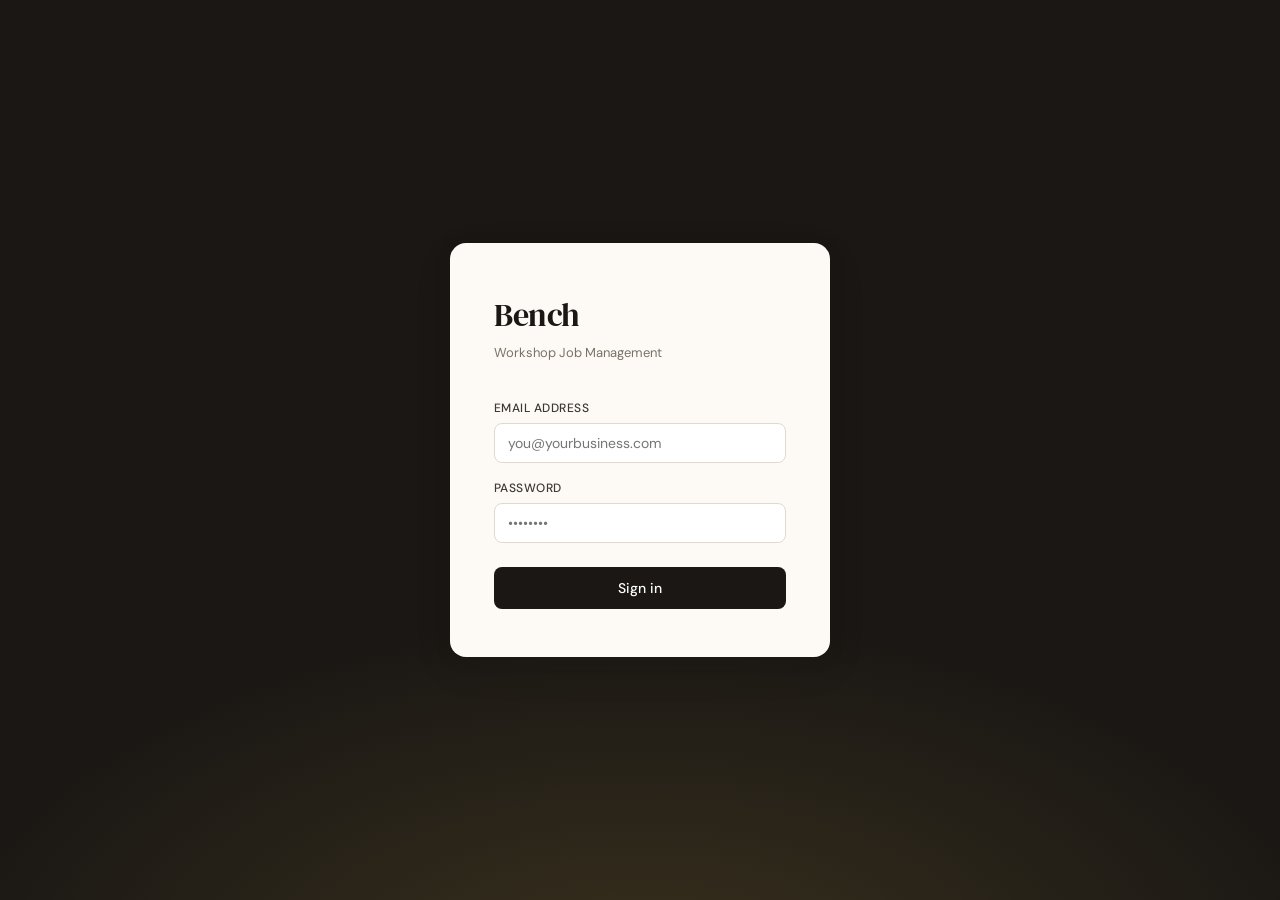
==== index.html @ c723adf9 "Add files via upload" ====
<!DOCTYPE html>
<html lang="en">
<head>
  <meta charset="UTF-8" />
  <meta name="viewport" content="width=device-width, initial-scale=1.0" />
  <title>Bench — Workshop Job Management</title>
  <link rel="stylesheet" href="style.css" />

  <!--
    Supabase JS client (loaded before app.js so it's available globally).
    We use the CDN UMD build — no build step required for deployment.
  -->
  <script src="https://cdn.jsdelivr.net/npm/@supabase/supabase-js@2/dist/umd/supabase.js"></script>

  <!--
    Environment config injected by Vercel at runtime via _redirects / edge config,
    OR served as a tiny generated script. In local dev, create a config.js file:

      window.__BENCH_CONFIG__ = {
        supabaseUrl:     "https://xxxx.supabase.co",
        supabaseAnonKey: "eyJ..."
      };

    In Vercel: set SUPABASE_URL and SUPABASE_ANON_KEY as Environment Variables.
    Vercel will replace the tokens below when serving this file via the
    @vercel/static-config edge function (see vercel.json).

    NEVER hard-code credentials here.
  -->
  <script>
    window.__BENCH_CONFIG__ = {
      supabaseUrl:     "%SUPABASE_URL%",
      supabaseAnonKey: "%SUPABASE_ANON_KEY%"
    };
  </script>
</head>
<body>

<!-- ═══════════════════════════════════════════════════════════
     LOGIN SCREEN
════════════════════════════════════════════════════════════ -->
<div id="login-screen" class="screen">
  <div class="login-card">
    <div class="login-logo">Bench</div>
    <div class="login-tagline">Workshop Job Management</div>

    <div class="field">
      <label for="login-email">Email address</label>
      <input type="email" id="login-email" placeholder="you@yourbusiness.com" autocomplete="email" />
    </div>
    <div class="field">
      <label for="login-pass">Password</label>
      <input type="password" id="login-pass" placeholder="••••••••" autocomplete="current-password" />
    </div>

    <div id="login-error" class="error-msg"></div>

    <button id="login-btn" class="btn btn-primary" style="margin-top:8px;">Sign in</button>
  </div>
</div>


<!-- ═══════════════════════════════════════════════════════════
     APP SCREEN
════════════════════════════════════════════════════════════ -->
<div id="app-screen" class="screen">

  <!-- TOP BAR -->
  <header class="topbar">
    <div class="topbar-logo">Bench<span>.</span></div>

    <nav class="topbar-nav" role="navigation" aria-label="Main navigation">
      <button class="nav-btn active" data-page="jobs">Jobs</button>
      <button class="nav-btn" data-page="bulk" id="bulk-nav-btn" hidden>Bulk Update</button>
      <button class="nav-btn" data-page="admin" id="admin-nav-btn" hidden>Admin</button>
    </nav>

    <div class="topbar-user">
      <div class="user-badge" id="topbar-initials"></div>
      <span class="user-name" id="topbar-username"></span>
      <button class="topbar-action-btn" id="appearance-btn" title="Appearance">⚙ Appearance</button>
      <button class="topbar-action-btn" id="logout-btn">Sign out</button>
    </div>
  </header>

  <!-- MAIN CONTENT -->
  <main class="main-content">

    <!-- ─── JOBS PAGE ─────────────────────────────────────── -->
    <section id="page-jobs" class="page active">

      <div class="page-header">
        <div>
          <div class="page-title">Jobs</div>
          <div class="page-sub" id="jobs-count"></div>
        </div>
        <div class="flex gap-8 items-center">
          <button id="export-csv-btn" class="btn btn-secondary btn-sm">Export CSV</button>
          <button id="new-job-btn" class="btn btn-gold">+ New Job</button>
        </div>
      </div>

      <!-- Open / Closed toggle -->
      <div class="flex items-center gap-8" style="margin-bottom:16px;">
        <div class="open-closed-toggle" role="group" aria-label="Show open or closed jobs">
          <button class="oc-btn active active-open" id="oc-open" data-oc-filter="open">Open</button>
          <button class="oc-btn" id="oc-all"    data-oc-filter="all">All</button>
          <button class="oc-btn" id="oc-closed" data-oc-filter="closed">Closed</button>
        </div>
      </div>

      <!-- Saved view chips -->
      <div class="filter-row-2">
        <div id="saved-filter-chips" class="flex gap-8 items-center" style="flex-wrap:wrap;"></div>
        <button id="save-filter-btn" class="save-filter-btn">+ Save view</button>
      </div>

      <!-- Filters -->
      <div class="filter-bar">
        <input type="search" id="filter-search" placeholder="Search jobs…" aria-label="Search jobs" />
        <select id="filter-status"   aria-label="Filter by status"></select>
        <select id="filter-location" aria-label="Filter by location"></select>
        <select id="filter-type"     aria-label="Filter by type"></select>
        <select id="filter-staff"    aria-label="Filter by staff member"></select>
      </div>

      <!-- Sort & Group -->
      <div class="sort-group-bar">
        <label>Sort</label>
        <select id="sort-field" aria-label="Sort by">
          <option value="created">Date created</option>
          <option value="due">Due date</option>
          <option value="client">Client name</option>
          <option value="status">Status</option>
          <option value="location">Location</option>
          <option value="staff">Staff</option>
          <option value="type">Type</option>
          <option value="num">Job number</option>
        </select>
        <button id="sort-dir-btn" class="sort-dir-btn" title="Toggle sort direction">↓</button>
        <div class="divider-vert"></div>
        <label>Group</label>
        <select id="group-field" aria-label="Group by">
          <option value="">No grouping</option>
          <option value="status">Status</option>
          <option value="location">Location</option>
          <option value="staff">Staff member</option>
          <option value="type">Type</option>
          <option value="due_week">Due week</option>
          <option value="due_month">Due month</option>
        </select>
      </div>

      <!-- Jobs table -->
      <div class="jobs-table-wrap">
        <table>
          <thead>
            <tr>
              <th>Job #</th>
              <th>Client</th>
              <th>Reference</th>
              <th>Type</th>
              <th>Status</th>
              <th>Location</th>
              <th>Staff</th>
              <th>Due</th>
            </tr>
          </thead>
          <tbody id="jobs-tbody">
            <tr class="loading-row">
              <td colspan="8"><div class="spinner"></div> Loading jobs…</td>
            </tr>
          </tbody>
        </table>
      </div>

      <!-- Pagination bar -->
      <div class="pagination-wrap">
        <div class="pagination-left">
          <label for="page-size-select" class="page-size-label">Rows per page</label>
          <select id="page-size-select" class="page-size-select" aria-label="Rows per page">
            <option value="20">20</option>
            <option value="25" selected>25</option>
            <option value="50">50</option>
            <option value="100">100</option>
          </select>
        </div>
        <div id="pagination-bar" class="pagination-bar" role="navigation" aria-label="Job list pagination"></div>
      </div>

    </section><!-- /page-jobs -->


    <!-- ─── BULK UPDATE PAGE ──────────────────────────────── -->
    <section id="page-bulk" class="page">
      <div class="page-header">
        <div>
          <div class="page-title">Bulk Update</div>
          <div class="page-sub">Select multiple jobs and apply changes in one action</div>
        </div>
      </div>

      <div class="admin-grid">

        <!-- Search & select -->
        <div class="admin-card">
          <div class="admin-card-header">
            <div>
              <div class="admin-card-title">Find jobs</div>
              <div class="admin-card-sub">Search by job number, client, or status</div>
            </div>
          </div>
          <div style="padding:12px 16px;">
            <input type="search" id="bulk-search" placeholder="Search…"
              style="width:100%;padding:8px 12px;border:1.5px solid var(--border);border-radius:var(--radius);font-family:inherit;font-size:13px;outline:none;"
              aria-label="Search jobs for bulk selection" />
          </div>
          <div id="bulk-search-results"></div>
        </div>

        <!-- Selected & apply -->
        <div>
          <div class="admin-card" style="margin-bottom:16px;">
            <div class="admin-card-header">
              <div>
                <div class="admin-card-title">Selected</div>
                <div class="admin-card-sub" id="bulk-count">0 selected</div>
              </div>
            </div>
            <div id="bulk-selected-list">
              <div style="padding:14px 16px;font-size:13px;color:var(--ink-faint);">No jobs selected</div>
            </div>
          </div>

          <div class="admin-card">
            <div class="admin-card-header">
              <div class="admin-card-title">Apply changes</div>
            </div>
            <div style="padding:16px 20px;">
              <div class="field">
                <label for="bulk-status">Status</label>
                <select id="bulk-status"></select>
              </div>
              <div class="field">
                <label for="bulk-location">Location</label>
                <select id="bulk-location"></select>
              </div>
              <div class="field">
                <label for="bulk-staff">Staff member</label>
                <select id="bulk-staff"></select>
              </div>
              <div class="field">
                <label for="bulk-due">Due date</label>
                <input type="date" id="bulk-due" />
              </div>
              <div class="field">
                <label for="bulk-comment">Add comment to all selected jobs</label>
                <textarea id="bulk-comment" placeholder="Optional note…" rows="3"></textarea>
              </div>
              <div id="bulk-error" style="display:none;color:var(--danger);font-size:13px;margin-bottom:12px;"></div>
              <div id="bulk-success-card" style="display:none;background:var(--surface-2);border-radius:var(--radius);padding:12px 14px;font-size:13px;color:var(--success);margin-bottom:12px;border:1px solid var(--border);">
                <strong>✓</strong> <span id="bulk-success-body"></span>
              </div>
              <button id="apply-bulk-btn" class="btn btn-gold" style="width:100%;">Apply to selected jobs</button>
            </div>
          </div>
        </div>

      </div>
    </section><!-- /page-bulk -->


    <!-- ─── ADMIN PAGE ────────────────────────────────────── -->
    <section id="page-admin" class="page">
      <div class="page-header">
        <div>
          <div class="page-title">Admin</div>
          <div class="page-sub">Manage dropdown lists, users, and API tokens</div>
        </div>
      </div>

      <div class="admin-grid">

        <!-- Statuses -->
        <div class="admin-card">
          <div class="admin-card-header">
            <div>
              <div class="admin-card-title">Job Statuses</div>
              <div class="admin-card-sub">Mark each as open or closed</div>
            </div>
          </div>
          <div id="admin-statuses"></div>
          <div class="admin-add">
            <input type="text" id="new-status-input" placeholder="New status…" aria-label="New status name" />
            <button id="add-status-btn" class="btn btn-secondary btn-sm">Add</button>
          </div>
        </div>

        <!-- Locations -->
        <div class="admin-card">
          <div class="admin-card-header">
            <div class="admin-card-title">Locations</div>
          </div>
          <div class="admin-list" id="admin-locations"></div>
          <div class="admin-add">
            <input type="text" id="new-location-input" placeholder="New location…" aria-label="New location name" />
            <button id="add-location-btn" class="btn btn-secondary btn-sm">Add</button>
          </div>
        </div>

        <!-- Job Types -->
        <div class="admin-card">
          <div class="admin-card-header">
            <div class="admin-card-title">Job Types</div>
          </div>
          <div class="admin-list" id="admin-types"></div>
          <div class="admin-add">
            <input type="text" id="new-type-input" placeholder="New type…" aria-label="New job type" />
            <button id="add-type-btn" class="btn btn-secondary btn-sm">Add</button>
          </div>
        </div>

        <!-- Staff -->
        <div class="admin-card">
          <div class="admin-card-header">
            <div class="admin-card-title">Staff Members</div>
          </div>
          <div class="admin-list" id="admin-staff"></div>
          <div class="admin-add">
            <input type="text" id="new-staff-input" placeholder="New staff member…" aria-label="New staff member name" />
            <button id="add-staff-btn" class="btn btn-secondary btn-sm">Add</button>
          </div>
        </div>

      </div><!-- /admin-grid -->

      <!-- Users -->
      <div style="margin-top:28px;">
        <div class="page-header" style="margin-bottom:12px;">
          <div>
            <div class="page-title" style="font-size:18px;">Users</div>
            <div class="page-sub">Staff who have access to Bench</div>
          </div>
          <button id="invite-user-btn" class="btn btn-gold btn-sm">+ Invite user</button>
        </div>
        <div class="users-table-wrap">
          <table>
            <thead>
              <tr>
                <th>Name</th>
                <th>Role</th>
                <th></th>
              </tr>
            </thead>
            <tbody id="users-tbody"></tbody>
          </table>
        </div>
      </div>

      <!-- API Tokens -->
      <div style="margin-top:28px;">
        <div class="page-header" style="margin-bottom:12px;">
          <div>
            <div class="page-title" style="font-size:18px;">API Tokens</div>
            <div class="page-sub">For integrations with external systems (e.g. Lightspeed POS)</div>
          </div>
          <button id="generate-token-btn" class="btn btn-secondary btn-sm">+ Generate token</button>
          <!-- generate-token-btn opens openGenerateTokenModal() — no prompt() used -->
        </div>
        <div class="admin-card">
          <div id="api-tokens-list"></div>
        </div>
      </div>

    </section><!-- /page-admin -->

  </main><!-- /main-content -->
</div><!-- /app-screen -->


<!-- ═══════════════════════════════════════════════════════════
     MODALS
════════════════════════════════════════════════════════════ -->

<!-- JOB DETAIL MODAL -->
<div id="job-modal" class="modal-overlay" role="dialog" aria-modal="true" aria-labelledby="modal-client-name">
  <div class="modal">
    <div class="modal-header">
      <div>
        <div class="modal-job-num" id="detail-job-num"></div>
        <div class="modal-title" id="detail-client-name"></div>
        <div style="font-size:13px;color:var(--ink-soft);margin-top:3px;" id="detail-client-contact"></div>
      </div>
      <button id="close-job-modal-btn" class="modal-close" aria-label="Close job detail">×</button>
    </div>

    <div class="modal-body">

      <!-- Detail grid -->
      <div class="detail-grid">
        <div>
          <div class="detail-label">Status</div>
          <select id="detail-status" class="detail-select" aria-label="Job status"></select>
        </div>
        <div>
          <div class="detail-label">Location</div>
          <select id="detail-location" class="detail-select" aria-label="Job location"></select>
        </div>
        <div>
          <div class="detail-label">Type</div>
          <select id="detail-type" class="detail-select" aria-label="Job type"></select>
        </div>
        <div>
          <div class="detail-label">Staff member</div>
          <select id="detail-staff" class="detail-select" aria-label="Assigned staff member"></select>
        </div>
        <div>
          <div class="detail-label">Due date</div>
          <input type="date" id="detail-due" class="detail-select" aria-label="Due date" />
        </div>
        <div>
          <div class="detail-label">External reference</div>
          <input type="text" id="detail-reference" class="detail-select" placeholder="e.g. Lightspeed #" aria-label="External reference" />
        </div>
        <div>
          <div class="detail-label">Created</div>
          <div class="detail-value" id="detail-created"></div>
        </div>
      </div>

      <!-- Description -->
      <div class="detail-label" style="margin-bottom:8px;">Description</div>
      <div class="desc-block" id="detail-desc"></div>

      <!-- Photos -->
      <div class="photos-section">
        <div class="photos-label">Intake photos</div>
        <div class="photos-grid" id="detail-photos"></div>
      </div>

      <!-- Comments -->
      <div class="comments-title">Activity &amp; comments</div>
      <div id="detail-comments"></div>

      <!-- Add comment -->
      <div class="add-comment" style="margin-top:12px;">
        <textarea id="new-comment-text" placeholder="Add a comment or update…" rows="2" aria-label="New comment"></textarea>
        <div class="attach-preview" id="new-comment-attach-preview"></div>
        <div class="add-comment-footer">
          <label class="attach-btn" title="Attach photo">
            📷 Attach photo
            <input type="file" id="comment-attach-input" accept="image/*" multiple style="display:none;" aria-label="Attach photo to comment" />
          </label>
          <button class="btn btn-secondary btn-sm">Post comment</button>
        </div>
      </div>

    </div><!-- /modal-body -->
  </div><!-- /modal -->
</div><!-- /job-modal -->


<!-- NEW JOB MODAL -->
<div id="new-job-modal" class="modal-overlay" role="dialog" aria-modal="true" aria-labelledby="new-job-title">
  <div class="modal">
    <div class="modal-header">
      <div class="modal-title" id="new-job-title">New Job</div>
      <button id="cancel-new-job-btn" class="modal-close" aria-label="Cancel new job">×</button>
    </div>
    <div class="modal-body">
      <div class="detail-grid">
        <div class="field">
          <label for="nj-client-name">Client name <span style="color:var(--danger)">*</span></label>
          <input type="text" id="nj-client-name" placeholder="Full name or business" autocomplete="off" />
        </div>
        <div class="field">
          <label for="nj-client-contact">Contact (phone / email)</label>
          <input type="text" id="nj-client-contact" placeholder="Optional" />
        </div>
        <div class="field">
          <label for="nj-type">Job type <span style="color:var(--danger)">*</span></label>
          <select id="nj-type"></select>
        </div>
        <div class="field">
          <label for="nj-status">Initial status <span style="color:var(--danger)">*</span></label>
          <select id="nj-status"></select>
        </div>
        <div class="field">
          <label for="nj-location">Location <span style="color:var(--danger)">*</span></label>
          <select id="nj-location"></select>
        </div>
        <div class="field">
          <label for="nj-staff">Assigned staff</label>
          <select id="nj-staff"></select>
        </div>
        <div class="field">
          <label for="nj-due">Due date</label>
          <input type="date" id="nj-due" />
        </div>
        <div class="field">
          <label for="nj-reference">External reference</label>
          <input type="text" id="nj-reference" placeholder="e.g. Lightspeed invoice #" />
        </div>
      </div>
      <div class="field">
        <label for="nj-desc">Job description <span style="color:var(--danger)">*</span></label>
        <textarea id="nj-desc" rows="4" placeholder="Describe the work required, materials, special notes…"></textarea>
      </div>
      <div class="field">
        <label for="nj-photos">Intake photos</label>
        <input type="file" id="nj-photos" accept="image/*" multiple aria-label="Attach intake photos" />
        <div class="photos-grid mt-8" id="nj-photo-preview"></div>
      </div>
    </div>
    <div class="modal-footer">
      <button id="cancel-new-job-btn-2" class="btn btn-secondary" onclick="document.getElementById('cancel-new-job-btn').click()">Cancel</button>
      <button id="create-job-btn" class="btn btn-gold">Create job</button>
    </div>
  </div>
</div>


<!-- INVITE USER MODAL -->
<div id="new-user-modal" class="modal-overlay" role="dialog" aria-modal="true" aria-labelledby="invite-user-title">
  <div class="modal" style="max-width:420px;">
    <div class="modal-header">
      <div class="modal-title" id="invite-user-title">Invite User</div>
      <button id="cancel-invite-btn-x" class="modal-close" aria-label="Cancel invite">×</button>
    </div>
    <div class="modal-body">
      <p style="font-size:13px;color:var(--ink-soft);margin-bottom:20px;">
        The user will receive an email invitation with a link to set their password.
      </p>
      <div class="field">
        <label for="nu-name">Full name <span style="color:var(--danger)">*</span></label>
        <input type="text" id="nu-name" placeholder="Jane Smith" autocomplete="off" />
      </div>
      <div class="field">
        <label for="nu-email">Email address <span style="color:var(--danger)">*</span></label>
        <input type="email" id="nu-email" placeholder="jane@yourbusiness.com" autocomplete="off" />
      </div>
      <div class="field">
        <label for="nu-role">Role</label>
        <select id="nu-role">
          <option value="staff">Staff</option>
          <option value="admin">Admin</option>
        </select>
      </div>
      <div id="nu-error" class="error-msg"></div>
    </div>
    <div class="modal-footer">
      <button id="cancel-invite-btn" class="btn btn-secondary">Cancel</button>
      <button id="confirm-invite-btn" class="btn btn-gold">Send invitation</button>
    </div>
  </div>
</div>


<!-- SAVE FILTER VIEW MODAL -->
<div id="save-filter-modal" class="modal-overlay" role="dialog" aria-modal="true" aria-labelledby="save-view-title">
  <div class="modal" style="max-width:400px;">
    <div class="modal-header">
      <div class="modal-title" id="save-view-title">Save filter view</div>
      <button id="cancel-save-view-btn-x" class="modal-close" aria-label="Cancel">×</button>
    </div>
    <div class="modal-body">
      <div style="font-size:12px;color:var(--ink-soft);margin-bottom:16px;" id="sf-preview"></div>
      <div class="field">
        <label for="sf-name">View name</label>
        <input type="text" id="sf-name" placeholder="e.g. Setter jobs this week" />
      </div>
    </div>
    <div class="modal-footer">
      <button id="cancel-save-view-btn" class="btn btn-secondary">Cancel</button>
      <button id="save-view-btn" class="btn btn-gold">Save view</button>
    </div>
  </div>
</div>


<!-- APPEARANCE MODAL -->
<div id="appearance-modal" class="modal-overlay" role="dialog" aria-modal="true" aria-labelledby="appearance-title">
  <div class="modal" style="max-width:660px;">
    <div class="modal-header">
      <div class="modal-title" id="appearance-title">Appearance</div>
      <button id="cancel-appearance-btn" class="modal-close" aria-label="Close appearance settings">×</button>
    </div>
    <div class="modal-body">

      <!-- Theme presets -->
      <div class="appearance-section">
        <div class="appearance-section-title">Theme presets</div>
        <div class="theme-presets" id="theme-presets"></div>
      </div>

      <!-- Custom colours -->
      <div class="appearance-section">
        <div class="appearance-section-title">Custom colours</div>
        <div class="colour-grid">
          <div class="colour-field">
            <label>Accent colour</label>
            <div class="colour-field-row">
              <input type="color" id="cp-accent" aria-label="Pick accent colour" />
              <input type="text" id="ch-accent" maxlength="7" placeholder="#C9A84C" aria-label="Accent colour hex" />
            </div>
          </div>
          <div class="colour-field">
            <label>Background</label>
            <div class="colour-field-row">
              <input type="color" id="cp-bg" aria-label="Pick background colour" />
              <input type="text" id="ch-bg" maxlength="7" placeholder="#FDFAF5" aria-label="Background hex" />
            </div>
          </div>
          <div class="colour-field">
            <label>Text colour</label>
            <div class="colour-field-row">
              <input type="color" id="cp-text" aria-label="Pick text colour" />
              <input type="text" id="ch-text" maxlength="7" placeholder="#1A1714" aria-label="Text colour hex" />
            </div>
          </div>
          <div class="colour-field">
            <label>Navigation bar</label>
            <div class="colour-field-row">
              <input type="color" id="cp-nav" aria-label="Pick nav bar colour" />
              <input type="text" id="ch-nav" maxlength="7" placeholder="#1A1714" aria-label="Nav bar hex" />
            </div>
          </div>
        </div>
      </div>

      <!-- Font -->
      <div class="appearance-section">
        <div class="appearance-section-title">Font</div>
        <div class="font-options" id="font-options"></div>
      </div>

      <!-- Text size -->
      <div class="appearance-section">
        <div class="appearance-section-title">Text size</div>
        <div class="size-options" id="size-options"></div>
      </div>

      <!-- Preview -->
      <div class="appearance-preview">
        <div class="appearance-preview-label">Preview</div>
        <div id="appearance-preview-text">
          The quick brown fox jumps over the lazy dog.
          <span style="opacity:0.5;margin-left:10px;">Workshop Job Management</span>
        </div>
      </div>

      <!-- Admin: set as default -->
      <div id="admin-default-section" style="display:none;margin-top:20px;padding:14px 16px;background:var(--surface-2);border-radius:var(--radius);border:1px solid var(--border);">
        <label style="display:flex;align-items:center;gap:10px;cursor:pointer;font-size:13px;color:var(--ink-mid);">
          <input type="checkbox" id="set-as-default-cb" style="width:15px;height:15px;" />
          Set this appearance as the default for all new staff members
        </label>
      </div>

    </div>
    <div class="modal-footer">
      <button id="reset-appearance-btn" class="btn btn-secondary">Reset to default</button>
      <button id="cancel-appearance-btn-2" class="btn btn-secondary"
        onclick="document.getElementById('cancel-appearance-btn').click()">Cancel</button>
      <button id="save-appearance-btn" class="btn btn-gold">Save</button>
    </div>
  </div>
</div>


<!-- ═══════════════════════════════════════════════════════════
     GLOBAL UI ELEMENTS
════════════════════════════════════════════════════════════ -->

<!-- Lightbox -->
<div id="lightbox" role="dialog" aria-modal="true" aria-label="Photo viewer">

  <!-- Top controls -->
  <div class="lightbox-controls">
    <span id="lightbox-counter" class="lightbox-counter" aria-live="polite"></span>
    <div class="lightbox-actions">
      <a id="lightbox-download" class="lightbox-btn" href="#" download
        title="Download photo" aria-label="Download photo">
        ↓ Download
      </a>
      <button id="lightbox-close" class="lightbox-btn" aria-label="Close photo viewer">
        × Close
      </button>
    </div>
  </div>

  <!-- Image -->
  <div class="lightbox-stage">
    <button id="lightbox-prev" class="lightbox-nav lightbox-nav-prev"
      aria-label="Previous photo">‹</button>

    <img id="lightbox-img" src="" alt="Full-size photo" />

    <button id="lightbox-next" class="lightbox-nav lightbox-nav-next"
      aria-label="Next photo">›</button>
  </div>

</div>

<!-- Toast -->
<div id="toast" class="toast" role="status" aria-live="polite"></div>


<!-- ═══════════════════════════════════════════════════════════
     LOADING OVERLAY
     Shown during boot and long async operations.
════════════════════════════════════════════════════════════ -->
<div id="loading-overlay" role="status" aria-live="polite">
  <div class="loading-overlay-inner">
    <div class="spinner spinner-lg"></div>
    <div id="loading-overlay-label" class="loading-overlay-label">Loading…</div>
  </div>
</div>


<!-- ═══════════════════════════════════════════════════════════
     INLINE CONFIRM DIALOG
     Replaces native confirm() throughout — never blocks the tab.
════════════════════════════════════════════════════════════ -->
<div id="confirm-overlay" class="modal-overlay" role="alertdialog" aria-modal="true"
  aria-labelledby="confirm-message">
  <div class="modal" style="max-width:380px;">
    <div class="modal-body" style="padding:28px;">
      <p id="confirm-message" style="font-size:14px;color:var(--ink);line-height:1.5;margin-bottom:24px;"></p>
      <div style="display:flex;gap:10px;justify-content:flex-end;">
        <button id="confirm-no-btn"  class="btn btn-secondary">Cancel</button>
        <button id="confirm-yes-btn" class="btn btn-danger">Confirm</button>
      </div>
    </div>
  </div>
</div>


<!-- ═══════════════════════════════════════════════════════════
     GENERATE API TOKEN MODAL
     Shows the raw token once in-UI — no alert() used.
════════════════════════════════════════════════════════════ -->
<div id="generate-token-modal" class="modal-overlay" role="dialog" aria-modal="true"
  aria-labelledby="gen-token-title">
  <div class="modal" style="max-width:480px;">
    <div class="modal-header">
      <div class="modal-title" id="gen-token-title">Generate API Token</div>
      <button id="close-token-modal-btn" class="modal-close" aria-label="Close">×</button>
    </div>
    <div class="modal-body">
      <div class="field">
        <label for="new-token-label">Token label</label>
        <input type="text" id="new-token-label"
          placeholder="e.g. Lightspeed POS — City Store" autocomplete="off" />
      </div>
      <div id="new-token-error"
        style="color:var(--danger);font-size:13px;margin-top:-8px;margin-bottom:12px;min-height:16px;"></div>

      <!-- Token reveal — shown after successful generation -->
      <div id="token-reveal-section" hidden>
        <div style="font-size:13px;color:var(--ink-soft);margin-bottom:10px;">
          ⚠️ Copy this token now. It will not be shown again.
        </div>
        <div style="display:flex;gap:8px;align-items:center;">
          <code id="token-reveal-value"
            style="flex:1;font-size:12px;background:var(--surface-3);padding:10px 12px;border-radius:var(--radius);word-break:break-all;border:1.5px solid var(--border);display:block;"></code>
          <button id="copy-token-btn" class="btn btn-secondary btn-sm" style="flex-shrink:0;">Copy</button>
        </div>
      </div>
    </div>
    <div class="modal-footer">
      <button id="confirm-generate-token-btn" class="btn btn-gold">Generate token</button>
    </div>
  </div>
</div>


<!-- ═══════════════════════════════════════════════════════════
     APP ENTRY POINT
════════════════════════════════════════════════════════════ -->
<script type="module" src="app.js"></script>

</body>
</html>
---- style.css ----
/* ============================================================
   Bench — style.css
   ============================================================ */

@import url('https://fonts.googleapis.com/css2?family=DM+Serif+Display:ital@0;1&family=DM+Sans:opsz,wght@9..40,300;9..40,400;9..40,500&family=Inter:wght@300;400;500&family=Atkinson+Hyperlegible:wght@400;700&family=Lexend:wght@300;400;500&family=Source+Sans+3:wght@300;400;500&display=swap');

*, *::before, *::after { box-sizing: border-box; margin: 0; padding: 0; }

/* ── DESIGN TOKENS ── */
:root {
  --gold:          #C9A84C;
  --gold-light:    #E8D5A3;
  --gold-pale:     #FAF5E9;
  --ink:           #1A1714;
  --ink-mid:       #3D3830;
  --ink-soft:      #7A7268;
  --ink-faint:     #B8B0A4;
  --surface:       #FDFAF5;
  --surface-2:     #F5EFE4;
  --surface-3:     #EDE4D5;
  --border:        #E2D9CC;
  --border-strong: #C9BFB0;
  --white:         #FFFFFF;
  --danger:        #C0392B;
  --success:       #2E7D52;
  --radius:        8px;
  --radius-lg:     12px;
  --shadow:        0 1px 3px rgba(26,23,20,0.08), 0 4px 12px rgba(26,23,20,0.04);
  --shadow-lg:     0 4px 16px rgba(26,23,20,0.12), 0 12px 40px rgba(26,23,20,0.08);
}

html, body { height: 100%; }

body {
  font-family: 'DM Sans', sans-serif;
  font-size: 14px;
  color: var(--ink);
  background: var(--surface);
  line-height: 1.5;
}

/* ── SCREENS ── */
.screen { display: none; height: 100vh; }
.screen.active { display: flex; }

/* ── LOGIN ── */
#login-screen {
  align-items: center;
  justify-content: center;
  background: var(--ink);
  position: relative;
  overflow: hidden;
}
#login-screen::before {
  content: '';
  position: absolute;
  inset: 0;
  background: radial-gradient(ellipse 80% 60% at 50% 110%, rgba(201,168,76,0.18) 0%, transparent 70%);
}
.login-card {
  position: relative;
  background: var(--surface);
  border-radius: 16px;
  padding: 48px 44px;
  width: 380px;
  box-shadow: var(--shadow-lg);
}
.login-logo {
  font-family: 'DM Serif Display', serif;
  font-size: 32px;
  color: var(--ink);
  letter-spacing: -0.5px;
  margin-bottom: 4px;
}
.login-tagline {
  font-size: 13px;
  color: var(--ink-soft);
  margin-bottom: 36px;
}

/* ── FORM FIELDS ── */
.field { margin-bottom: 16px; }
.field label {
  display: block;
  font-size: 12px;
  font-weight: 500;
  color: var(--ink-mid);
  margin-bottom: 6px;
  letter-spacing: 0.04em;
  text-transform: uppercase;
}
.field input,
.field select,
.field textarea {
  width: 100%;
  padding: 10px 13px;
  border: 1.5px solid var(--border);
  border-radius: var(--radius);
  font-family: inherit;
  font-size: 14px;
  color: var(--ink);
  background: var(--white);
  outline: none;
  transition: border-color 0.15s;
}
.field input:focus,
.field select:focus,
.field textarea:focus { border-color: var(--gold); }
.field textarea { resize: vertical; min-height: 80px; }

/* ── BUTTONS ── */
.btn {
  display: inline-flex;
  align-items: center;
  justify-content: center;
  gap: 6px;
  padding: 10px 18px;
  border-radius: var(--radius);
  font-family: inherit;
  font-size: 13px;
  font-weight: 500;
  cursor: pointer;
  border: none;
  transition: all 0.15s;
  text-decoration: none;
}
.btn:disabled { opacity: 0.55; cursor: not-allowed; }
.btn-primary  { background: var(--ink); color: var(--white); width: 100%; padding: 12px; font-size: 14px; }
.btn-primary:hover:not(:disabled)  { background: var(--ink-mid); }
.btn-secondary { background: var(--surface-2); color: var(--ink); border: 1.5px solid var(--border); }
.btn-secondary:hover:not(:disabled) { background: var(--surface-3); }
.btn-gold     { background: var(--gold); color: var(--white); }
.btn-gold:hover:not(:disabled) { background: #b8953e; }
.btn-danger   { background: var(--danger); color: var(--white); }
.btn-sm       { padding: 6px 12px; font-size: 12px; }
.btn-icon     { padding: 7px; background: transparent; border: 1.5px solid var(--border); border-radius: var(--radius); color: var(--ink-soft); }
.btn-icon:hover { background: var(--surface-2); color: var(--ink); }

.error-msg { color: var(--danger); font-size: 13px; margin-top: 8px; display: none; }
.error-msg.visible { display: block; }

/* ── APP LAYOUT ── */
#app-screen { flex-direction: column; }

.topbar {
  height: 56px;
  background: var(--ink);
  display: flex;
  align-items: center;
  padding: 0 24px;
  gap: 24px;
  flex-shrink: 0;
  position: sticky;
  top: 0;
  z-index: 100;
}
.topbar-logo {
  font-family: 'DM Serif Display', serif;
  font-size: 20px;
  color: var(--white);
  letter-spacing: -0.3px;
  flex-shrink: 0;
}
.topbar-logo span { color: var(--gold); }
.topbar-nav { display: flex; gap: 4px; flex: 1; }
.nav-btn {
  padding: 6px 14px;
  border-radius: 6px;
  font-size: 13px;
  font-weight: 400;
  color: rgba(255,255,255,0.6);
  cursor: pointer;
  border: none;
  background: transparent;
  font-family: inherit;
  transition: all 0.15s;
}
.nav-btn:hover { color: var(--white); background: rgba(255,255,255,0.08); }
.nav-btn.active { color: var(--white); background: rgba(255,255,255,0.12); font-weight: 500; }
.nav-btn[hidden] { display: none; }

.topbar-user {
  display: flex;
  align-items: center;
  gap: 10px;
  margin-left: auto;
}
.user-badge {
  width: 30px;
  height: 30px;
  border-radius: 50%;
  background: var(--gold);
  color: var(--ink);
  font-size: 12px;
  font-weight: 500;
  display: flex;
  align-items: center;
  justify-content: center;
}
.user-name   { font-size: 13px; color: rgba(255,255,255,0.7); }
.topbar-action-btn {
  font-size: 12px;
  color: rgba(255,255,255,0.4);
  cursor: pointer;
  background: none;
  border: none;
  font-family: inherit;
  padding: 4px 8px;
  border-radius: 4px;
}
.topbar-action-btn:hover { color: rgba(255,255,255,0.8); background: rgba(255,255,255,0.08); }

.main-content { flex: 1; overflow-y: auto; padding: 28px; }

/* ── PAGES ── */
.page { display: none; }
.page.active { display: block; }

/* ── PAGE HEADER ── */
.page-header {
  display: flex;
  align-items: center;
  justify-content: space-between;
  margin-bottom: 20px;
}
.page-title {
  font-family: 'DM Serif Display', serif;
  font-size: 24px;
  color: var(--ink);
  letter-spacing: -0.3px;
}
.page-sub { font-size: 13px; color: var(--ink-soft); margin-top: 2px; }

/* ── FILTER BAR ── */
.filter-bar {
  display: flex;
  gap: 10px;
  margin-bottom: 20px;
  flex-wrap: wrap;
  align-items: center;
}
.filter-bar select,
.filter-bar input[type="search"] {
  padding: 8px 12px;
  border: 1.5px solid var(--border);
  border-radius: var(--radius);
  font-family: inherit;
  font-size: 13px;
  color: var(--ink);
  background: var(--white);
  outline: none;
  transition: border-color 0.15s;
}
.filter-bar select:focus,
.filter-bar input[type="search"]:focus { border-color: var(--gold); }
.filter-bar input[type="search"] { min-width: 200px; }

/* ── JOBS TABLE ── */
.jobs-table-wrap {
  background: var(--white);
  border-radius: var(--radius-lg);
  border: 1.5px solid var(--border);
  overflow: hidden;
  box-shadow: var(--shadow);
}
table { width: 100%; border-collapse: collapse; }
thead { background: var(--surface-2); }
th {
  text-align: left;
  padding: 11px 16px;
  font-size: 11px;
  font-weight: 500;
  letter-spacing: 0.06em;
  text-transform: uppercase;
  color: var(--ink-soft);
  border-bottom: 1.5px solid var(--border);
}
td {
  padding: 13px 16px;
  border-bottom: 1px solid var(--border);
  font-size: 13px;
  color: var(--ink);
  vertical-align: middle;
}
tr:last-child td { border-bottom: none; }
tbody tr { cursor: pointer; transition: background 0.1s; }
tbody tr:hover { background: var(--gold-pale); }

.job-num      { font-family: 'DM Serif Display', serif; font-size: 14px; color: var(--gold); }
.client-name  { font-weight: 500; }
.client-contact { font-size: 12px; color: var(--ink-soft); margin-top: 2px; }

/* ── BADGES ── */
.badge {
  display: inline-block;
  padding: 3px 9px;
  border-radius: 20px;
  font-size: 11px;
  font-weight: 500;
  white-space: nowrap;
}
.badge-status   { background: var(--surface-2); color: var(--ink-mid); border: 1px solid var(--border); }
.badge-type     { background: var(--gold-pale); color: #8B6914; border: 1px solid var(--gold-light); }
.badge-overdue  { background: #FDECEA; color: var(--danger); border: 1px solid #F5C6C2; }
.badge-due-soon { background: #FEF3E2; color: #B45309; border: 1px solid #FCD89A; }
.badge-ok       { background: #E8F5EE; color: var(--success); border: 1px solid #A8D5BB; }

/* ── EMPTY STATE ── */
.empty-state { text-align: center; padding: 64px 24px; color: var(--ink-soft); }
.empty-state-icon  { font-size: 36px; margin-bottom: 12px; opacity: 0.4; }
.empty-state-title { font-size: 16px; font-weight: 500; color: var(--ink-mid); margin-bottom: 6px; }
.empty-state-sub   { font-size: 13px; }

/* ── MODAL ── */
.modal-overlay {
  display: none;
  position: fixed;
  inset: 0;
  background: rgba(26,23,20,0.5);
  z-index: 200;
  align-items: flex-start;
  justify-content: center;
  padding: 24px;
  overflow-y: auto;
}
.modal-overlay.open { display: flex; }
.modal {
  background: var(--surface);
  border-radius: var(--radius-lg);
  width: 100%;
  max-width: 740px;
  box-shadow: var(--shadow-lg);
  margin: auto;
}
.modal-header {
  padding: 24px 28px 20px;
  border-bottom: 1.5px solid var(--border);
  display: flex;
  align-items: flex-start;
  justify-content: space-between;
  gap: 16px;
}
.modal-job-num { font-family: 'DM Serif Display', serif; font-size: 13px; color: var(--gold); margin-bottom: 4px; }
.modal-title   { font-family: 'DM Serif Display', serif; font-size: 22px; letter-spacing: -0.3px; }
.modal-close {
  background: none;
  border: none;
  font-size: 20px;
  color: var(--ink-soft);
  cursor: pointer;
  padding: 4px;
  line-height: 1;
  flex-shrink: 0;
}
.modal-close:hover { color: var(--ink); }
.modal-body   { padding: 24px 28px; }
.modal-footer { padding: 16px 28px 24px; border-top: 1.5px solid var(--border); display: flex; gap: 10px; justify-content: flex-end; }

/* ── JOB DETAIL ── */
.detail-grid {
  display: grid;
  grid-template-columns: 1fr 1fr;
  gap: 16px;
  margin-bottom: 24px;
}
.detail-label {
  font-size: 11px;
  font-weight: 500;
  letter-spacing: 0.06em;
  text-transform: uppercase;
  color: var(--ink-soft);
  margin-bottom: 4px;
}
.detail-value { font-size: 14px; color: var(--ink); }
.detail-select {
  width: 100%;
  padding: 8px 11px;
  border: 1.5px solid var(--border);
  border-radius: var(--radius);
  font-family: inherit;
  font-size: 13px;
  color: var(--ink);
  background: var(--white);
  outline: none;
}
.detail-select:focus { border-color: var(--gold); }
.desc-block {
  background: var(--surface-2);
  border-radius: var(--radius);
  padding: 13px 15px;
  font-size: 13px;
  color: var(--ink-mid);
  line-height: 1.6;
  margin-bottom: 24px;
  border: 1px solid var(--border);
}

/* ── PHOTOS ── */
.photos-section { margin-bottom: 24px; }
.photos-label { font-size: 11px; font-weight: 500; letter-spacing: 0.06em; text-transform: uppercase; color: var(--ink-soft); margin-bottom: 10px; }
.photos-grid { display: flex; gap: 10px; flex-wrap: wrap; }
.photo-thumb {
  width: 80px; height: 80px;
  border-radius: var(--radius);
  object-fit: cover;
  border: 1.5px solid var(--border);
  cursor: pointer;
  transition: transform 0.15s;
}
.photo-thumb:hover { transform: scale(1.05); }
.no-photos { font-size: 13px; color: var(--ink-faint); font-style: italic; }

/* ── COMMENTS ── */
.comments-title {
  font-size: 14px;
  font-weight: 500;
  color: var(--ink);
  margin-bottom: 16px;
  border-top: 1.5px solid var(--border);
  padding-top: 20px;
}
.comment {
  margin-bottom: 14px;
  padding: 12px 14px;
  background: var(--white);
  border-radius: var(--radius);
  border: 1px solid var(--border);
}
.comment-meta   { display: flex; align-items: center; gap: 8px; margin-bottom: 6px; }
.comment-author { font-size: 12px; font-weight: 500; color: var(--ink-mid); }
.comment-time   { font-size: 11px; color: var(--ink-faint); }
.comment-body   { font-size: 13px; color: var(--ink); line-height: 1.55; }
.comment-photos { display: flex; gap: 8px; flex-wrap: wrap; margin-top: 8px; }

.add-comment {
  margin-top: 16px;
  background: var(--white);
  border-radius: var(--radius);
  border: 1.5px solid var(--border);
  overflow: hidden;
}
.add-comment textarea {
  width: 100%;
  padding: 12px 14px;
  border: none;
  font-family: inherit;
  font-size: 13px;
  color: var(--ink);
  resize: none;
  min-height: 70px;
  outline: none;
  background: transparent;
}
.add-comment-footer {
  display: flex;
  align-items: center;
  justify-content: space-between;
  padding: 8px 12px;
  background: var(--surface-2);
  border-top: 1px solid var(--border);
}
.attach-btn {
  font-size: 12px;
  color: var(--ink-soft);
  cursor: pointer;
  background: none;
  border: none;
  font-family: inherit;
  display: flex;
  align-items: center;
  gap: 5px;
  padding: 5px 8px;
  border-radius: 5px;
}
.attach-btn:hover { background: var(--surface-3); color: var(--ink); }
.attach-preview { display: flex; gap: 6px; flex-wrap: wrap; margin: 8px 12px 0; }
.attach-chip {
  font-size: 11px;
  background: var(--surface-3);
  border-radius: 4px;
  padding: 3px 8px;
  display: flex;
  align-items: center;
  gap: 5px;
  color: var(--ink-mid);
}
.attach-chip button { background: none; border: none; cursor: pointer; color: var(--ink-faint); font-size: 13px; line-height: 1; padding: 0; }
.attach-chip button:hover { color: var(--danger); }

/* ── ADMIN ── */
.admin-grid { display: grid; grid-template-columns: 1fr 1fr; gap: 20px; }
.admin-card {
  background: var(--white);
  border-radius: var(--radius-lg);
  border: 1.5px solid var(--border);
  box-shadow: var(--shadow);
  overflow: hidden;
}
.admin-card-header {
  padding: 16px 20px;
  background: var(--surface-2);
  border-bottom: 1.5px solid var(--border);
  display: flex;
  align-items: center;
  justify-content: space-between;
}
.admin-card-title { font-size: 14px; font-weight: 500; color: var(--ink); }
.admin-card-sub   { font-size: 12px; color: var(--ink-soft); margin-top: 1px; }
.admin-list       { padding: 8px 0; }
.admin-list-item {
  display: flex;
  align-items: center;
  justify-content: space-between;
  padding: 9px 20px;
  border-bottom: 1px solid var(--border);
  font-size: 13px;
  color: var(--ink);
}
.admin-list-item:last-child { border-bottom: none; }
.admin-list-item button {
  background: none;
  border: none;
  cursor: pointer;
  color: var(--ink-faint);
  font-size: 16px;
  padding: 2px 6px;
  border-radius: 4px;
  font-family: inherit;
}
.admin-list-item button:hover { color: var(--danger); background: #FDECEA; }
.admin-add {
  padding: 12px 20px;
  border-top: 1.5px solid var(--border);
  background: var(--surface-2);
  display: flex;
  gap: 8px;
}
.admin-add input {
  flex: 1;
  padding: 7px 11px;
  border: 1.5px solid var(--border);
  border-radius: var(--radius);
  font-family: inherit;
  font-size: 13px;
  outline: none;
}
.admin-add input:focus { border-color: var(--gold); }

/* ── STATUS OPEN/CLOSED ── */
.status-row {
  display: flex;
  align-items: center;
  justify-content: space-between;
  padding: 9px 20px;
  border-bottom: 1px solid var(--border);
}
.status-row:last-child { border-bottom: none; }
.status-row-name { font-size: 13px; color: var(--ink); flex: 1; }
.status-oc-toggle {
  display: inline-flex;
  border: 1px solid var(--border);
  border-radius: 5px;
  overflow: hidden;
  margin: 0 10px;
}
.status-oc-btn {
  padding: 3px 9px;
  font-size: 11px;
  font-weight: 500;
  cursor: pointer;
  border: none;
  background: var(--surface-2);
  color: var(--ink-faint);
  font-family: inherit;
  transition: all 0.12s;
  border-right: 1px solid var(--border);
}
.status-oc-btn:last-child { border-right: none; }
.status-oc-btn.is-open   { background: #E8F5EE; color: var(--success); }
.status-oc-btn.is-closed { background: #F1EFE8; color: var(--ink-soft); }
.status-remove-btn {
  background: none;
  border: none;
  cursor: pointer;
  color: var(--ink-faint);
  font-size: 16px;
  padding: 2px 6px;
  border-radius: 4px;
}
.status-remove-btn:hover { color: var(--danger); background: #FDECEA; }

/* ── USERS TABLE ── */
.users-table-wrap {
  background: var(--white);
  border-radius: var(--radius-lg);
  border: 1.5px solid var(--border);
  overflow: hidden;
  box-shadow: var(--shadow);
  margin-top: 20px;
}

/* ── BULK UPDATE ── */
#page-bulk .admin-card { height: fit-content; }
.bulk-result-item {
  display: flex;
  align-items: center;
  gap: 10px;
  padding: 9px 16px;
  border-bottom: 1px solid var(--border);
  cursor: pointer;
  transition: background 0.1s;
}
.bulk-result-item:last-child { border-bottom: none; }
.bulk-result-item:hover,
.bulk-result-item.selected { background: var(--gold-pale); }
.bulk-result-check {
  width: 18px; height: 18px;
  border: 2px solid var(--border);
  border-radius: 4px;
  flex-shrink: 0;
  display: flex; align-items: center; justify-content: center;
  font-size: 11px;
  transition: all 0.12s;
}
.bulk-result-item.selected .bulk-result-check { background: var(--gold); border-color: var(--gold); color: white; }
.bulk-result-info  { flex: 1; min-width: 0; }
.bulk-result-num   { font-size: 12px; font-weight: 500; color: var(--gold); }
.bulk-result-client { font-size: 13px; color: var(--ink); white-space: nowrap; overflow: hidden; text-overflow: ellipsis; }
.bulk-result-meta  { font-size: 11px; color: var(--ink-soft); white-space: nowrap; overflow: hidden; text-overflow: ellipsis; }
.bulk-selected-item {
  display: flex;
  align-items: center;
  justify-content: space-between;
  padding: 7px 16px;
  border-bottom: 1px solid var(--border);
  font-size: 13px;
}
.bulk-selected-item:last-child { border-bottom: none; }
.bulk-selected-num  { font-weight: 500; color: var(--gold); margin-right: 8px; font-size: 12px; }
.bulk-remove-btn { background: none; border: none; cursor: pointer; color: var(--ink-faint); font-size: 16px; padding: 0 4px; }
.bulk-remove-btn:hover { color: var(--danger); }

/* ── OPEN/CLOSED TOGGLE ── */
.open-closed-toggle {
  display: inline-flex;
  border: 1.5px solid var(--border);
  border-radius: 8px;
  overflow: hidden;
  flex-shrink: 0;
}
.oc-btn {
  padding: 7px 14px;
  font-size: 12px;
  font-weight: 500;
  cursor: pointer;
  border: none;
  background: var(--white);
  color: var(--ink-soft);
  font-family: inherit;
  transition: all 0.15s;
  border-right: 1px solid var(--border);
  white-space: nowrap;
}
.oc-btn:last-child { border-right: none; }
.oc-btn.active        { background: var(--ink);     color: var(--white); }
.oc-btn.active-open   { background: var(--success);  color: var(--white); }
.oc-btn.active-closed { background: var(--ink-soft); color: var(--white); }

/* ── SORT & GROUP BAR ── */
.sort-group-bar {
  display: flex;
  gap: 10px;
  margin-bottom: 16px;
  align-items: center;
  flex-wrap: wrap;
}
.sort-group-bar label {
  font-size: 11px;
  font-weight: 500;
  letter-spacing: 0.05em;
  text-transform: uppercase;
  color: var(--ink-faint);
  flex-shrink: 0;
}
.sort-group-bar select {
  padding: 6px 10px;
  border: 1.5px solid var(--border);
  border-radius: var(--radius);
  font-family: inherit;
  font-size: 12px;
  color: var(--ink);
  background: var(--white);
  outline: none;
  transition: border-color 0.15s;
}
.sort-group-bar select:focus { border-color: var(--gold); }
.sort-dir-btn {
  padding: 6px 10px;
  border: 1.5px solid var(--border);
  border-radius: var(--radius);
  background: var(--white);
  font-size: 13px;
  cursor: pointer;
  color: var(--ink-soft);
  transition: all 0.15s;
  line-height: 1;
}
.sort-dir-btn:hover { background: var(--surface-2); color: var(--ink); }
.divider-vert { width: 1px; height: 20px; background: var(--border); margin: 0 4px; flex-shrink: 0; }

/* Group header row */
.group-header-row td {
  background: var(--surface-2);
  font-size: 11px;
  font-weight: 500;
  letter-spacing: 0.06em;
  text-transform: uppercase;
  color: var(--ink-soft);
  padding: 8px 16px;
  border-bottom: 1px solid var(--border);
  border-top: 2px solid var(--border);
  cursor: default;
}
.group-header-row:first-child td { border-top: none; }
.group-count { font-weight: 400; color: var(--ink-faint); margin-left: 6px; }

/* ── SAVED FILTER CHIPS ── */
.filter-row-2 {
  display: flex;
  gap: 8px;
  margin-bottom: 16px;
  align-items: center;
  flex-wrap: wrap;
}
.saved-filter-chip {
  display: inline-flex;
  align-items: center;
  gap: 5px;
  padding: 5px 11px;
  border-radius: 20px;
  font-size: 12px;
  font-weight: 500;
  background: var(--surface-2);
  border: 1.5px solid var(--border);
  color: var(--ink-mid);
  cursor: pointer;
  transition: all 0.15s;
  white-space: nowrap;
}
.saved-filter-chip:hover { background: var(--surface-3); border-color: var(--border-strong); }
.saved-filter-chip.active { background: var(--ink); border-color: var(--ink); color: var(--white); }
.saved-filter-chip .chip-remove {
  display: inline-flex;
  align-items: center;
  justify-content: center;
  width: 14px; height: 14px;
  border-radius: 50%;
  background: rgba(0,0,0,0.15);
  font-size: 10px;
  line-height: 1;
  cursor: pointer;
  margin-left: 2px;
  border: none;
  color: inherit;
  font-family: inherit;
  padding: 0;
}
.saved-filter-chip .chip-remove:hover { background: var(--danger); color: white; }
.save-filter-btn {
  font-size: 12px;
  color: var(--ink-soft);
  background: none;
  border: 1.5px dashed var(--border);
  border-radius: 20px;
  padding: 5px 12px;
  cursor: pointer;
  font-family: inherit;
  font-weight: 500;
  transition: all 0.15s;
  white-space: nowrap;
}
.save-filter-btn:hover { border-color: var(--gold); color: var(--gold); background: var(--gold-pale); }

/* ── TOAST ── */
.toast {
  position: fixed;
  bottom: 24px;
  left: 50%;
  transform: translateX(-50%) translateY(80px);
  background: var(--ink);
  color: var(--white);
  padding: 11px 20px;
  border-radius: 8px;
  font-size: 13px;
  font-weight: 500;
  z-index: 999;
  transition: transform 0.3s ease;
  pointer-events: none;
  white-space: nowrap;
}
.toast.show { transform: translateX(-50%) translateY(0); }

/* ── LIGHTBOX ── */
#lightbox {
  display: none;
  position: fixed;
  inset: 0;
  background: rgba(0, 0, 0, 0.92);
  z-index: 500;
  flex-direction: column;
  align-items: stretch;
}
#lightbox.open { display: flex; }

/* Top bar — counter + actions */
.lightbox-controls {
  display: flex;
  align-items: center;
  justify-content: space-between;
  padding: 14px 20px;
  flex-shrink: 0;
  background: rgba(0, 0, 0, 0.4);
}
.lightbox-counter {
  font-size: 13px;
  color: rgba(255, 255, 255, 0.55);
  font-weight: 500;
  letter-spacing: 0.04em;
}
.lightbox-actions { display: flex; gap: 8px; }
.lightbox-btn {
  display: inline-flex;
  align-items: center;
  gap: 5px;
  padding: 7px 14px;
  border-radius: var(--radius);
  font-family: inherit;
  font-size: 13px;
  font-weight: 500;
  cursor: pointer;
  border: 1.5px solid rgba(255, 255, 255, 0.2);
  background: rgba(255, 255, 255, 0.08);
  color: rgba(255, 255, 255, 0.85);
  text-decoration: none;
  transition: all 0.15s;
}
.lightbox-btn:hover {
  background: rgba(255, 255, 255, 0.18);
  border-color: rgba(255, 255, 255, 0.4);
  color: var(--white);
}

/* Stage — image + nav arrows */
.lightbox-stage {
  flex: 1;
  display: flex;
  align-items: center;
  justify-content: center;
  position: relative;
  overflow: hidden;
  /* clicking the stage background closes the lightbox */
  cursor: zoom-out;
}
#lightbox-img {
  max-width: calc(100vw - 120px);
  max-height: calc(100vh - 100px);
  border-radius: var(--radius);
  object-fit: contain;
  cursor: default; /* don't inherit zoom-out on the image itself */
  user-select: none;
}

/* Prev / Next nav arrows */
.lightbox-nav {
  position: absolute;
  top: 50%;
  transform: translateY(-50%);
  width: 48px;
  height: 48px;
  border-radius: 50%;
  background: rgba(255, 255, 255, 0.1);
  border: 1.5px solid rgba(255, 255, 255, 0.2);
  color: var(--white);
  font-size: 26px;
  line-height: 1;
  display: flex;
  align-items: center;
  justify-content: center;
  cursor: pointer;
  transition: all 0.15s;
  z-index: 10;
}
.lightbox-nav:hover {
  background: rgba(255, 255, 255, 0.22);
  border-color: rgba(255, 255, 255, 0.5);
}
.lightbox-nav-prev { left: 16px; }
.lightbox-nav-next { right: 16px; }

/* ── APPEARANCE MODAL ── */
.appearance-section { margin-bottom: 24px; }
.appearance-section-title {
  font-size: 11px;
  font-weight: 500;
  letter-spacing: 0.06em;
  text-transform: uppercase;
  color: var(--ink-soft);
  margin-bottom: 12px;
}
.theme-presets { display: flex; gap: 10px; flex-wrap: wrap; }
.theme-preset {
  border: 2px solid var(--border);
  border-radius: var(--radius);
  padding: 10px 12px;
  cursor: pointer;
  transition: all 0.15s;
  min-width: 90px;
  text-align: center;
}
.theme-preset:hover { border-color: var(--gold); }
.theme-preset.active { border-color: var(--gold); background: var(--gold-pale); }
.theme-swatch-row { display: flex; gap: 3px; justify-content: center; margin-bottom: 7px; }
.theme-swatch { width: 16px; height: 16px; border-radius: 50%; border: 1px solid rgba(0,0,0,0.1); }
.theme-preset-name { font-size: 12px; font-weight: 500; color: var(--ink); }
.theme-preset-desc { font-size: 11px; color: var(--ink-soft); margin-top: 2px; }

.colour-grid { display: grid; grid-template-columns: 1fr 1fr; gap: 14px; }
.colour-field label { display: block; font-size: 12px; color: var(--ink-mid); margin-bottom: 6px; }
.colour-field-row { display: flex; gap: 8px; align-items: center; }
.colour-field-row input[type="color"] { width: 38px; height: 36px; padding: 2px; border: 1.5px solid var(--border); border-radius: var(--radius); cursor: pointer; background: var(--white); }
.colour-field-row input[type="text"] { flex: 1; padding: 7px 10px; border: 1.5px solid var(--border); border-radius: var(--radius); font-family: monospace; font-size: 13px; outline: none; }
.colour-field-row input[type="text"]:focus { border-color: var(--gold); }

.font-options { display: flex; gap: 10px; flex-wrap: wrap; }
.font-option {
  border: 2px solid var(--border);
  border-radius: var(--radius);
  padding: 10px 14px;
  cursor: pointer;
  transition: all 0.15s;
  min-width: 100px;
}
.font-option:hover { border-color: var(--gold); }
.font-option.active { border-color: var(--gold); background: var(--gold-pale); }
.font-option-name   { font-size: 13px; font-weight: 500; color: var(--ink); }
.font-option-sample { font-size: 11px; color: var(--ink-soft); margin-top: 2px; }

.size-options { display: flex; gap: 10px; flex-wrap: wrap; }
.size-option {
  border: 2px solid var(--border);
  border-radius: var(--radius);
  padding: 10px 14px;
  cursor: pointer;
  transition: all 0.15s;
  min-width: 80px;
  text-align: center;
}
.size-option:hover { border-color: var(--gold); }
.size-option.active { border-color: var(--gold); background: var(--gold-pale); }
.size-option-label { font-weight: 500; color: var(--ink); }
.size-option-sub   { font-size: 11px; color: var(--ink-soft); margin-top: 2px; }

.appearance-preview {
  margin-top: 16px;
  padding: 14px 16px;
  background: var(--surface-2);
  border-radius: var(--radius);
  border: 1px solid var(--border);
}
.appearance-preview-label { font-size: 11px; font-weight: 500; text-transform: uppercase; letter-spacing: 0.06em; color: var(--ink-soft); margin-bottom: 6px; }

/* ── API TOKENS ── */
.token-row {
  display: flex;
  align-items: center;
  justify-content: space-between;
  padding: 12px 20px;
  border-bottom: 1px solid var(--border);
  gap: 12px;
}
.token-row:last-child { border-bottom: none; }
.token-label { font-size: 13px; font-weight: 500; color: var(--ink); }
.token-meta  { font-size: 11px; color: var(--ink-faint); margin-top: 2px; }
.token-value {
  font-family: monospace;
  font-size: 11px;
  background: var(--surface-3);
  padding: 3px 8px;
  border-radius: 4px;
  color: var(--ink-mid);
  word-break: break-all;
  max-width: 220px;
}
.token-revoked { opacity: 0.45; }
.token-actions { display: flex; gap: 6px; flex-shrink: 0; }

/* ── LOADING SPINNER ── */
.spinner {
  display: inline-block;
  width: 18px; height: 18px;
  border: 2px solid var(--border);
  border-top-color: var(--gold);
  border-radius: 50%;
  animation: spin 0.7s linear infinite;
}
@keyframes spin { to { transform: rotate(360deg); } }
.loading-row td {
  text-align: center;
  padding: 48px;
  color: var(--ink-soft);
}

/* ── UTILS ── */
.divider { height: 1px; background: var(--border); margin: 20px 0; }
.text-soft { color: var(--ink-soft); }
.text-sm   { font-size: 12px; }
.flex      { display: flex; }
.items-center { align-items: center; }
.gap-8  { gap: 8px; }
.gap-12 { gap: 12px; }
.ml-auto { margin-left: auto; }
.mt-4  { margin-top: 4px; }
.mt-8  { margin-top: 8px; }
.mt-16 { margin-top: 16px; }


/* ── LOADING OVERLAY ──────────────────────────────────────────────── */

#loading-overlay {
  display: none;
  position: fixed;
  inset: 0;
  background: rgba(253,250,245,0.92);
  z-index: 800;
  align-items: center;
  justify-content: center;
  backdrop-filter: blur(3px);
}
#loading-overlay.active { display: flex; }
.loading-overlay-inner  { text-align: center; }
.loading-overlay-label  {
  margin-top: 14px;
  font-size: 14px;
  color: var(--ink-soft);
  font-weight: 500;
}
.spinner-lg {
  width: 32px;
  height: 32px;
  border-width: 3px;
  margin: 0 auto;
}

/* ── INLINE BANNER ────────────────────────────────────────────────── */

.inline-banner {
  display: flex;
  align-items: flex-start;
  justify-content: space-between;
  gap: 12px;
  padding: 11px 14px;
  border-radius: var(--radius);
  font-size: 13px;
  line-height: 1.5;
  margin-bottom: 16px;
  border: 1.5px solid transparent;
  animation: banner-in 0.2s ease;
}
@keyframes banner-in {
  from { opacity: 0; transform: translateY(-6px); }
  to   { opacity: 1; transform: translateY(0); }
}
.inline-banner-error   { background: #FDECEA; color: var(--danger);  border-color: #F5C6C2; }
.inline-banner-success { background: #E8F5EE; color: var(--success); border-color: #A8D5BB; }
.inline-banner-info    { background: var(--surface-2); color: var(--ink-mid); border-color: var(--border); }
.inline-banner-close {
  background: none;
  border: none;
  cursor: pointer;
  font-size: 16px;
  line-height: 1;
  padding: 0 2px;
  color: inherit;
  opacity: 0.6;
  flex-shrink: 0;
}
.inline-banner-close:hover { opacity: 1; }

/* ── PAGINATION ── */
.pagination-wrap {
  display: flex;
  align-items: center;
  justify-content: space-between;
  margin-top: 16px;
  gap: 12px;
  flex-wrap: wrap;
}

.pagination-left {
  display: flex;
  align-items: center;
  gap: 8px;
  flex-shrink: 0;
}

.page-size-label {
  font-size: 12px;
  color: var(--ink-soft);
  white-space: nowrap;
}

.page-size-select {
  padding: 6px 10px;
  border: 1.5px solid var(--border);
  border-radius: var(--radius);
  font-family: inherit;
  font-size: 12px;
  color: var(--ink);
  background: var(--white);
  outline: none;
  cursor: pointer;
  transition: border-color 0.15s;
}
.page-size-select:focus { border-color: var(--gold); }

.pagination-bar {
  display: flex;
  align-items: center;
  gap: 4px;
  flex-wrap: wrap;
}

.pag-btn {
  display: inline-flex;
  align-items: center;
  justify-content: center;
  min-width: 34px;
  height: 34px;
  padding: 0 10px;
  border-radius: var(--radius);
  border: 1.5px solid var(--border);
  background: var(--white);
  color: var(--ink-mid);
  font-family: inherit;
  font-size: 13px;
  cursor: pointer;
  transition: all 0.12s;
  white-space: nowrap;
}
.pag-btn:hover:not(:disabled) {
  background: var(--surface-2);
  border-color: var(--border-strong);
  color: var(--ink);
}
.pag-btn:disabled {
  opacity: 0.38;
  cursor: not-allowed;
}
.pag-btn-active {
  background: var(--ink);
  border-color: var(--ink);
  color: var(--white);
  font-weight: 500;
}
.pag-btn-active:hover {
  background: var(--ink-mid);
  border-color: var(--ink-mid);
  color: var(--white);
}
.pag-ellipsis {
  display: inline-flex;
  align-items: center;
  justify-content: center;
  min-width: 28px;
  height: 34px;
  font-size: 13px;
  color: var(--ink-faint);
  cursor: default;
  user-select: none;
}

/* ── RESPONSIVE ── */
@media (max-width: 640px) {
  .topbar { padding: 0 16px; gap: 12px; }
  .topbar-logo { font-size: 18px; }
  .nav-btn { padding: 5px 10px; font-size: 12px; }
  .main-content { padding: 16px; }
  .detail-grid { grid-template-columns: 1fr; }
  .admin-grid  { grid-template-columns: 1fr; }
  .colour-grid { grid-template-columns: 1fr; }
  .modal-overlay { padding: 0; align-items: flex-end; }
  .modal { border-radius: var(--radius-lg) var(--radius-lg) 0 0; max-width: 100%; }
  .pagination-wrap { flex-direction: column; align-items: flex-start; }
  .pagination-bar  { width: 100%; }
  .pag-btn { min-width: 30px; height: 30px; font-size: 12px; padding: 0 8px; }
  .filter-bar { gap: 8px; }
  .filter-bar select,
  .filter-bar input[type="search"] { font-size: 12px; }
}
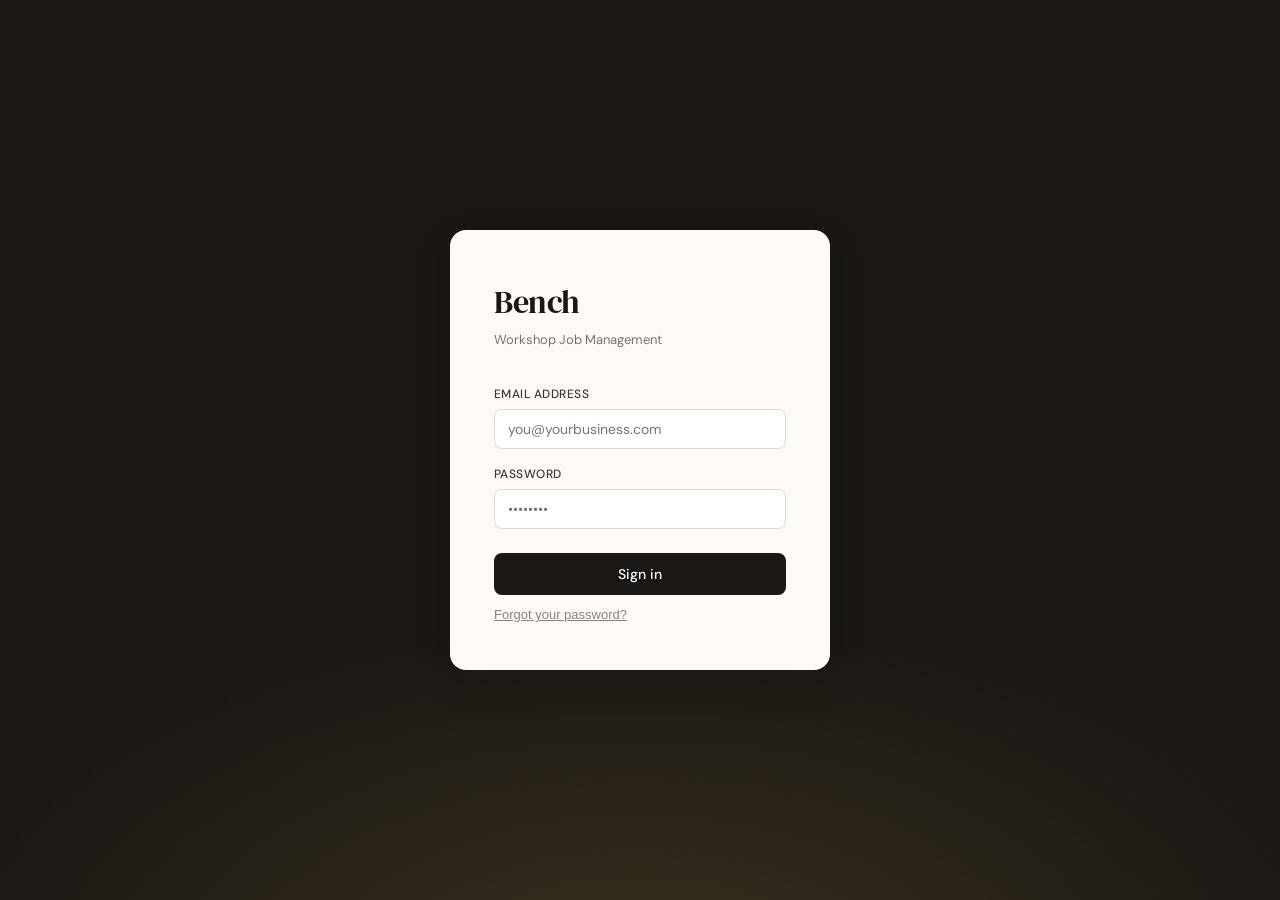
==== commit f6a0e7d4: "Add files via upload" ====
--- a/index.html
+++ b/index.html
@@ -13,24 +13,19 @@
   <script src="https://cdn.jsdelivr.net/npm/@supabase/supabase-js@2/dist/umd/supabase.js"></script>
 
   <!--
-    Environment config injected by Vercel at runtime via _redirects / edge config,
-    OR served as a tiny generated script. In local dev, create a config.js file:
-
-      window.__BENCH_CONFIG__ = {
-        supabaseUrl:     "https://xxxx.supabase.co",
-        supabaseAnonKey: "eyJ..."
-      };
-
-    In Vercel: set SUPABASE_URL and SUPABASE_ANON_KEY as Environment Variables.
-    Vercel will replace the tokens below when serving this file via the
-    @vercel/static-config edge function (see vercel.json).
-
-    NEVER hard-code credentials here.
+    Supabase project config.
+
+    This is the PUBLIC anon key, not the service_role key. It is safe to
+    expose in browser-visible code — it grants no access on its own.
+    All real access control happens via Row Level Security policies in
+    schema.sql. The service_role key (which bypasses RLS) lives ONLY as a
+    server-side environment variable used by api/admin.js and is never
+    referenced here.
   -->
   <script>
     window.__BENCH_CONFIG__ = {
-      supabaseUrl:     "%SUPABASE_URL%",
-      supabaseAnonKey: "%SUPABASE_ANON_KEY%"
+      supabaseUrl:     "https://riaajnysyxqqhpmfhygy.supabase.co",
+      supabaseAnonKey: "eyJhbGciOiJIUzI1NiIsInR5cCI6IkpXVCJ9.eyJpc3MiOiJzdXBhYmFzZSIsInJlZiI6InJpYWFqbnlzeXhxcWhwbWZoeWd5Iiwicm9sZSI6ImFub24iLCJpYXQiOjE3NzgxMjg0NDgsImV4cCI6MjA5MzcwNDQ0OH0.KBTRSJaXIY3AP5rU5rxX7vJHJF4i8G30xn-7QXjpHas"
     };
   </script>
 </head>
@@ -54,8 +49,39 @@
     </div>
 
     <div id="login-error" class="error-msg"></div>
+    <div id="login-info" class="error-msg" style="color:var(--accent,#4A8C6F);"></div>
 
     <button id="login-btn" class="btn btn-primary" style="margin-top:8px;">Sign in</button>
+    <button type="button" id="forgot-password-btn"
+      style="background:none;border:none;padding:0;margin-top:12px;font-size:13px;
+             color:var(--muted,#8A8479);text-decoration:underline;cursor:pointer;display:block;">
+      Forgot your password?
+    </button>
+  </div>
+</div>
+
+
+<!-- ═══════════════════════════════════════════════════════════
+     PASSWORD RESET SCREEN
+     Shown when the user arrives via a "forgot password" email link.
+════════════════════════════════════════════════════════════ -->
+<div id="reset-screen" class="screen">
+  <div class="login-card">
+    <div class="login-logo">Bench</div>
+    <div class="login-tagline">Set a new password</div>
+
+    <div class="field">
+      <label for="reset-pass">New password</label>
+      <input type="password" id="reset-pass" placeholder="••••••••" autocomplete="new-password" />
+    </div>
+    <div class="field">
+      <label for="reset-pass-confirm">Confirm new password</label>
+      <input type="password" id="reset-pass-confirm" placeholder="••••••••" autocomplete="new-password" />
+    </div>
+
+    <div id="reset-error" class="error-msg"></div>
+
+    <button id="reset-btn" class="btn btn-primary" style="margin-top:8px;">Set new password</button>
   </div>
 </div>
 
